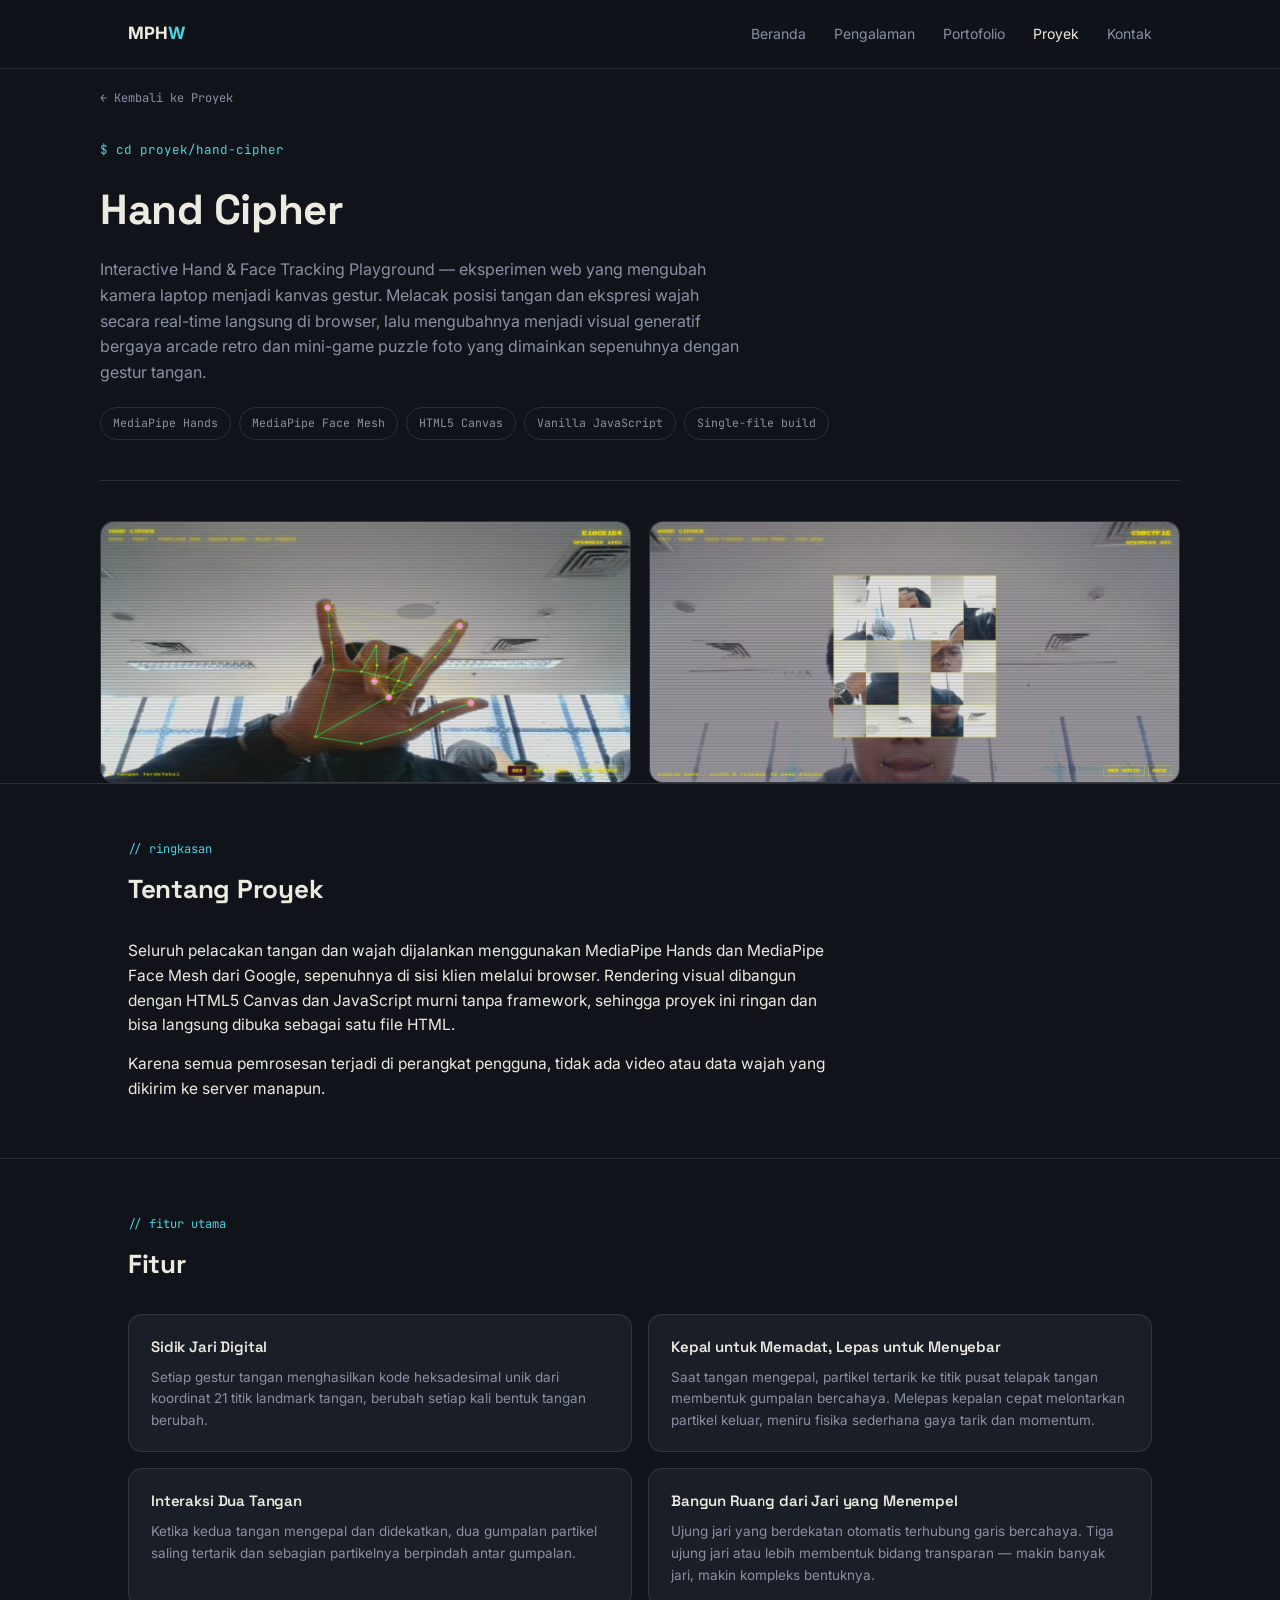
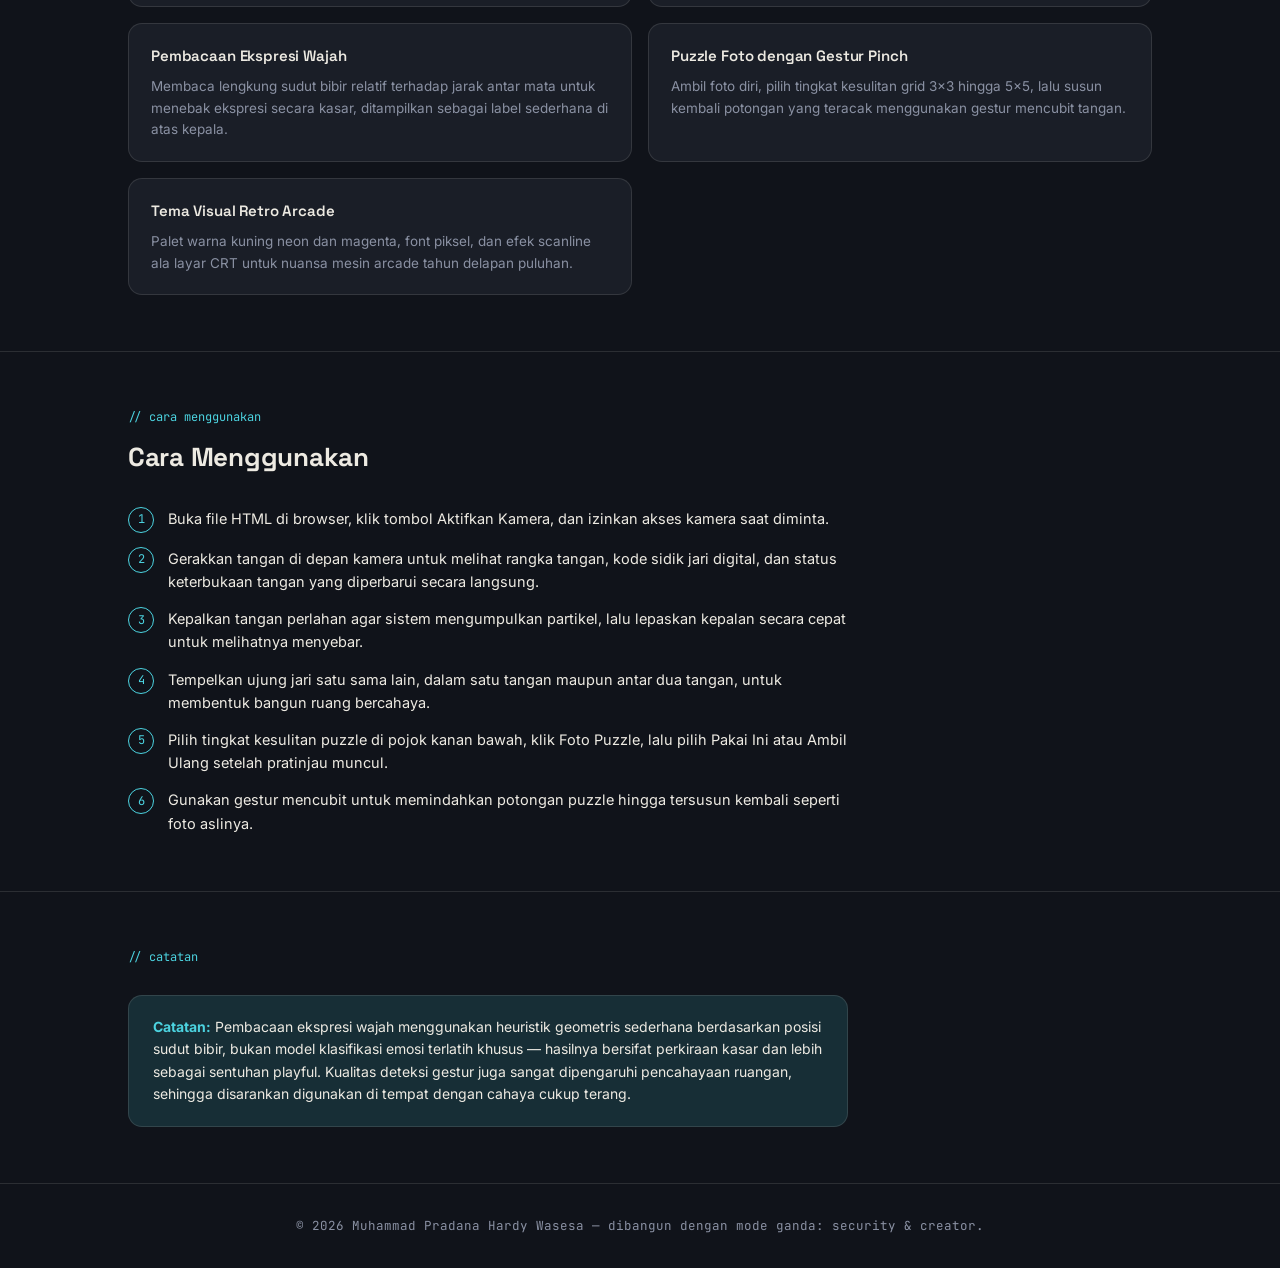
==== portofolio-pradana/hand-cipher.html @ 7df683d5 "1" ====
<!DOCTYPE html>
<html lang="id">
<head>
<meta charset="UTF-8">
<meta name="viewport" content="width=device-width, initial-scale=1.0">
<title>Hand Cipher — Proyek Muhammad Pradana Hardy Wasesa</title>
<link rel="preconnect" href="https://fonts.googleapis.com">
<link rel="preconnect" href="https://fonts.gstatic.com" crossorigin>
<link href="https://fonts.googleapis.com/css2?family=Space+Grotesk:wght@400;500;600;700&family=Inter:wght@400;500;600;700&family=JetBrains+Mono:wght@400;500;600&display=swap" rel="stylesheet">
<style>
  :root{
    --bg:#10131a; --surface:#1a1e27; --surface-2:#1f2430;
    --text:#edeae2; --muted:#8a91a3; --line:rgba(237,234,226,0.12);
    --cyber:#4cd3e0; --creator:#ff6b5e; --accent:var(--cyber);
    --accent-soft:rgba(76,211,224,0.14);
  }
  *{box-sizing:border-box;margin:0;padding:0;}
  html{scroll-behavior:smooth;}
  body{background:var(--bg);color:var(--text);font-family:'Inter',sans-serif;line-height:1.6;-webkit-font-smoothing:antialiased;}
  a{color:inherit;text-decoration:none;}
  h1,h2,h3{font-family:'Space Grotesk',sans-serif;letter-spacing:-0.01em;}
  .mono{font-family:'JetBrains Mono',monospace;}
  .wrap{max-width:1080px;margin:0 auto;padding:0 28px;}
  a:focus-visible, button:focus-visible{outline:2px solid var(--accent);outline-offset:3px;}
  @media (prefers-reduced-motion: reduce){*{animation-duration:.01ms !important;transition-duration:.01ms !important;}}

  header{position:sticky;top:0;z-index:50;background:rgba(16,19,26,0.82);backdrop-filter:blur(10px);border-bottom:1px solid var(--line);}
  nav.wrap{display:flex;align-items:center;justify-content:space-between;height:68px;}
  .logo{font-weight:700;font-size:17px;}
  .logo span{color:var(--accent);}
  .nav-links{display:flex;gap:28px;align-items:center;}
  .nav-links a{font-size:14px;color:var(--muted);transition:color .2s;}
  .nav-links a:hover, .nav-links a.current{color:var(--text);}
  @media (max-width:640px){.nav-links{display:none;}}

  .breadcrumb{padding:20px 0 0;font-family:'JetBrains Mono',monospace;font-size:12px;color:var(--muted);}
  .breadcrumb a{color:var(--muted);}
  .breadcrumb a:hover{color:var(--accent);}

  .page-head{padding:32px 0 40px;border-bottom:1px solid var(--line);}
  .eyebrow{font-family:'JetBrains Mono',monospace;font-size:12.5px;color:var(--accent);margin-bottom:16px;}
  .page-head h1{font-size:clamp(28px,4vw,42px);font-weight:700;margin-bottom:14px;}
  .page-head p{color:var(--muted);font-size:16px;max-width:640px;}
  .tag-row{display:flex;gap:8px;flex-wrap:wrap;margin-top:22px;}
  .tag-chip{font-family:'JetBrains Mono',monospace;font-size:11.5px;padding:6px 12px;border-radius:20px;border:1px solid var(--line);color:var(--muted);}

  .hero-gallery{display:grid;grid-template-columns:1fr 1fr;gap:18px;padding:40px 0 0;}
  .hero-gallery figure{background:var(--surface);border:1px solid var(--line);border-radius:14px;overflow:hidden;}
  .hero-gallery img{width:100%;display:block;}
  @media (max-width:720px){.hero-gallery{grid-template-columns:1fr;}}

  section{padding:56px 0;border-top:1px solid var(--line);}
  .section-head{margin-bottom:28px;}
  .section-eyebrow{font-family:'JetBrains Mono',monospace;font-size:12px;color:var(--accent);margin-bottom:10px;}
  .section-title{font-size:clamp(20px,3vw,26px);font-weight:700;}
  .body-text{font-size:15.5px;color:var(--text);max-width:720px;}
  .body-text p + p{margin-top:14px;}

  .feature-grid{display:grid;grid-template-columns:1fr 1fr;gap:16px;}
  @media (max-width:720px){.feature-grid{grid-template-columns:1fr;}}
  .feature-card{background:var(--surface);border:1px solid var(--line);border-radius:14px;padding:20px 22px;}
  .feature-card h3{font-size:15px;font-weight:600;margin-bottom:8px;}
  .feature-card p{font-size:13.5px;color:var(--muted);}

  .steps{counter-reset:step;display:flex;flex-direction:column;gap:14px;max-width:720px;}
  .step{display:flex;gap:14px;align-items:flex-start;}
  .step-num{
    counter-increment:step;flex-shrink:0;width:26px;height:26px;border-radius:50%;
    border:1px solid var(--accent);color:var(--accent);font-family:'JetBrains Mono',monospace;
    font-size:12px;display:flex;align-items:center;justify-content:center;
  }
  .step-num::before{content:counter(step);}
  .step p{font-size:14.5px;color:var(--text);}

  .note-box{
    background:var(--accent-soft);border:1px solid var(--line);border-radius:14px;padding:20px 24px;
    font-size:14px;color:var(--text);max-width:720px;
  }
  .note-box strong{color:var(--accent);}

  footer{border-top:1px solid var(--line);padding:32px 0;text-align:center;color:var(--muted);font-size:12.5px;font-family:'JetBrains Mono',monospace;}
</style>
</head>
<body>

<header>
  <nav class="wrap">
    <div class="logo">MPH<span>W</span></div>
    <div class="nav-links">
      <a href="index.html">Beranda</a>
      <a href="index.html#pengalaman">Pengalaman</a>
      <a href="portofolio.html">Portofolio</a>
      <a href="proyek.html" class="current">Proyek</a>
      <a href="index.html#kontak">Kontak</a>
    </div>
  </nav>
</header>

<main>
  <div class="wrap breadcrumb">
    <a href="proyek.html">← Kembali ke Proyek</a>
  </div>

  <div class="page-head wrap">
    <div class="eyebrow">$ cd proyek/hand-cipher</div>
    <h1>Hand Cipher</h1>
    <p>Interactive Hand & Face Tracking Playground — eksperimen web yang mengubah kamera laptop menjadi kanvas gestur. Melacak posisi tangan dan ekspresi wajah secara real-time langsung di browser, lalu mengubahnya menjadi visual generatif bergaya arcade retro dan mini-game puzzle foto yang dimainkan sepenuhnya dengan gestur tangan.</p>
    <div class="tag-row">
      <span class="tag-chip">MediaPipe Hands</span>
      <span class="tag-chip">MediaPipe Face Mesh</span>
      <span class="tag-chip">HTML5 Canvas</span>
      <span class="tag-chip">Vanilla JavaScript</span>
      <span class="tag-chip">Single-file build</span>
    </div>
  </div>

  <div class="wrap hero-gallery">
    <figure>
      <img src="[data-uri]" alt="Tampilan pelacakan tangan Hand Cipher">
    </figure>
    <figure>
      <img src="[data-uri]" alt="Tampilan pelacakan wajah Hand Cipher">
    </figure>
  </div>

  <section>
    <div class="wrap">
      <div class="section-head">
        <div class="section-eyebrow">// ringkasan</div>
        <h2 class="section-title">Tentang Proyek</h2>
      </div>
      <div class="body-text">
        <p>Seluruh pelacakan tangan dan wajah dijalankan menggunakan MediaPipe Hands dan MediaPipe Face Mesh dari Google, sepenuhnya di sisi klien melalui browser. Rendering visual dibangun dengan HTML5 Canvas dan JavaScript murni tanpa framework, sehingga proyek ini ringan dan bisa langsung dibuka sebagai satu file HTML.</p>
        <p>Karena semua pemrosesan terjadi di perangkat pengguna, tidak ada video atau data wajah yang dikirim ke server manapun.</p>
      </div>
    </div>
  </section>

  <section>
    <div class="wrap">
      <div class="section-head">
        <div class="section-eyebrow">// fitur utama</div>
        <h2 class="section-title">Fitur</h2>
      </div>
      <div class="feature-grid">
        <div class="feature-card">
          <h3>Sidik Jari Digital</h3>
          <p>Setiap gestur tangan menghasilkan kode heksadesimal unik dari koordinat 21 titik landmark tangan, berubah setiap kali bentuk tangan berubah.</p>
        </div>
        <div class="feature-card">
          <h3>Kepal untuk Memadat, Lepas untuk Menyebar</h3>
          <p>Saat tangan mengepal, partikel tertarik ke titik pusat telapak tangan membentuk gumpalan bercahaya. Melepas kepalan cepat melontarkan partikel keluar, meniru fisika sederhana gaya tarik dan momentum.</p>
        </div>
        <div class="feature-card">
          <h3>Interaksi Dua Tangan</h3>
          <p>Ketika kedua tangan mengepal dan didekatkan, dua gumpalan partikel saling tertarik dan sebagian partikelnya berpindah antar gumpalan.</p>
        </div>
        <div class="feature-card">
          <h3>Bangun Ruang dari Jari yang Menempel</h3>
          <p>Ujung jari yang berdekatan otomatis terhubung garis bercahaya. Tiga ujung jari atau lebih membentuk bidang transparan — makin banyak jari, makin kompleks bentuknya.</p>
        </div>
        <div class="feature-card">
          <h3>Pembacaan Ekspresi Wajah</h3>
          <p>Membaca lengkung sudut bibir relatif terhadap jarak antar mata untuk menebak ekspresi secara kasar, ditampilkan sebagai label sederhana di atas kepala.</p>
        </div>
        <div class="feature-card">
          <h3>Puzzle Foto dengan Gestur Pinch</h3>
          <p>Ambil foto diri, pilih tingkat kesulitan grid 3x3 hingga 5x5, lalu susun kembali potongan yang teracak menggunakan gestur mencubit tangan.</p>
        </div>
        <div class="feature-card">
          <h3>Tema Visual Retro Arcade</h3>
          <p>Palet warna kuning neon dan magenta, font piksel, dan efek scanline ala layar CRT untuk nuansa mesin arcade tahun delapan puluhan.</p>
        </div>
      </div>
    </div>
  </section>

  <section>
    <div class="wrap">
      <div class="section-head">
        <div class="section-eyebrow">// cara menggunakan</div>
        <h2 class="section-title">Cara Menggunakan</h2>
      </div>
      <div class="steps">
        <div class="step"><div class="step-num"></div><p>Buka file HTML di browser, klik tombol Aktifkan Kamera, dan izinkan akses kamera saat diminta.</p></div>
        <div class="step"><div class="step-num"></div><p>Gerakkan tangan di depan kamera untuk melihat rangka tangan, kode sidik jari digital, dan status keterbukaan tangan yang diperbarui secara langsung.</p></div>
        <div class="step"><div class="step-num"></div><p>Kepalkan tangan perlahan agar sistem mengumpulkan partikel, lalu lepaskan kepalan secara cepat untuk melihatnya menyebar.</p></div>
        <div class="step"><div class="step-num"></div><p>Tempelkan ujung jari satu sama lain, dalam satu tangan maupun antar dua tangan, untuk membentuk bangun ruang bercahaya.</p></div>
        <div class="step"><div class="step-num"></div><p>Pilih tingkat kesulitan puzzle di pojok kanan bawah, klik Foto Puzzle, lalu pilih Pakai Ini atau Ambil Ulang setelah pratinjau muncul.</p></div>
        <div class="step"><div class="step-num"></div><p>Gunakan gestur mencubit untuk memindahkan potongan puzzle hingga tersusun kembali seperti foto aslinya.</p></div>
      </div>
    </div>
  </section>

  <section>
    <div class="wrap">
      <div class="section-head">
        <div class="section-eyebrow">// catatan</div>
      </div>
      <div class="note-box">
        <strong>Catatan:</strong> Pembacaan ekspresi wajah menggunakan heuristik geometris sederhana berdasarkan posisi sudut bibir, bukan model klasifikasi emosi terlatih khusus — hasilnya bersifat perkiraan kasar dan lebih sebagai sentuhan playful. Kualitas deteksi gestur juga sangat dipengaruhi pencahayaan ruangan, sehingga disarankan digunakan di tempat dengan cahaya cukup terang.
      </div>
    </div>
  </section>
</main>

<footer>
  © 2026 Muhammad Pradana Hardy Wasesa — dibangun dengan mode ganda: security &amp; creator.
</footer>

</body>
</html>
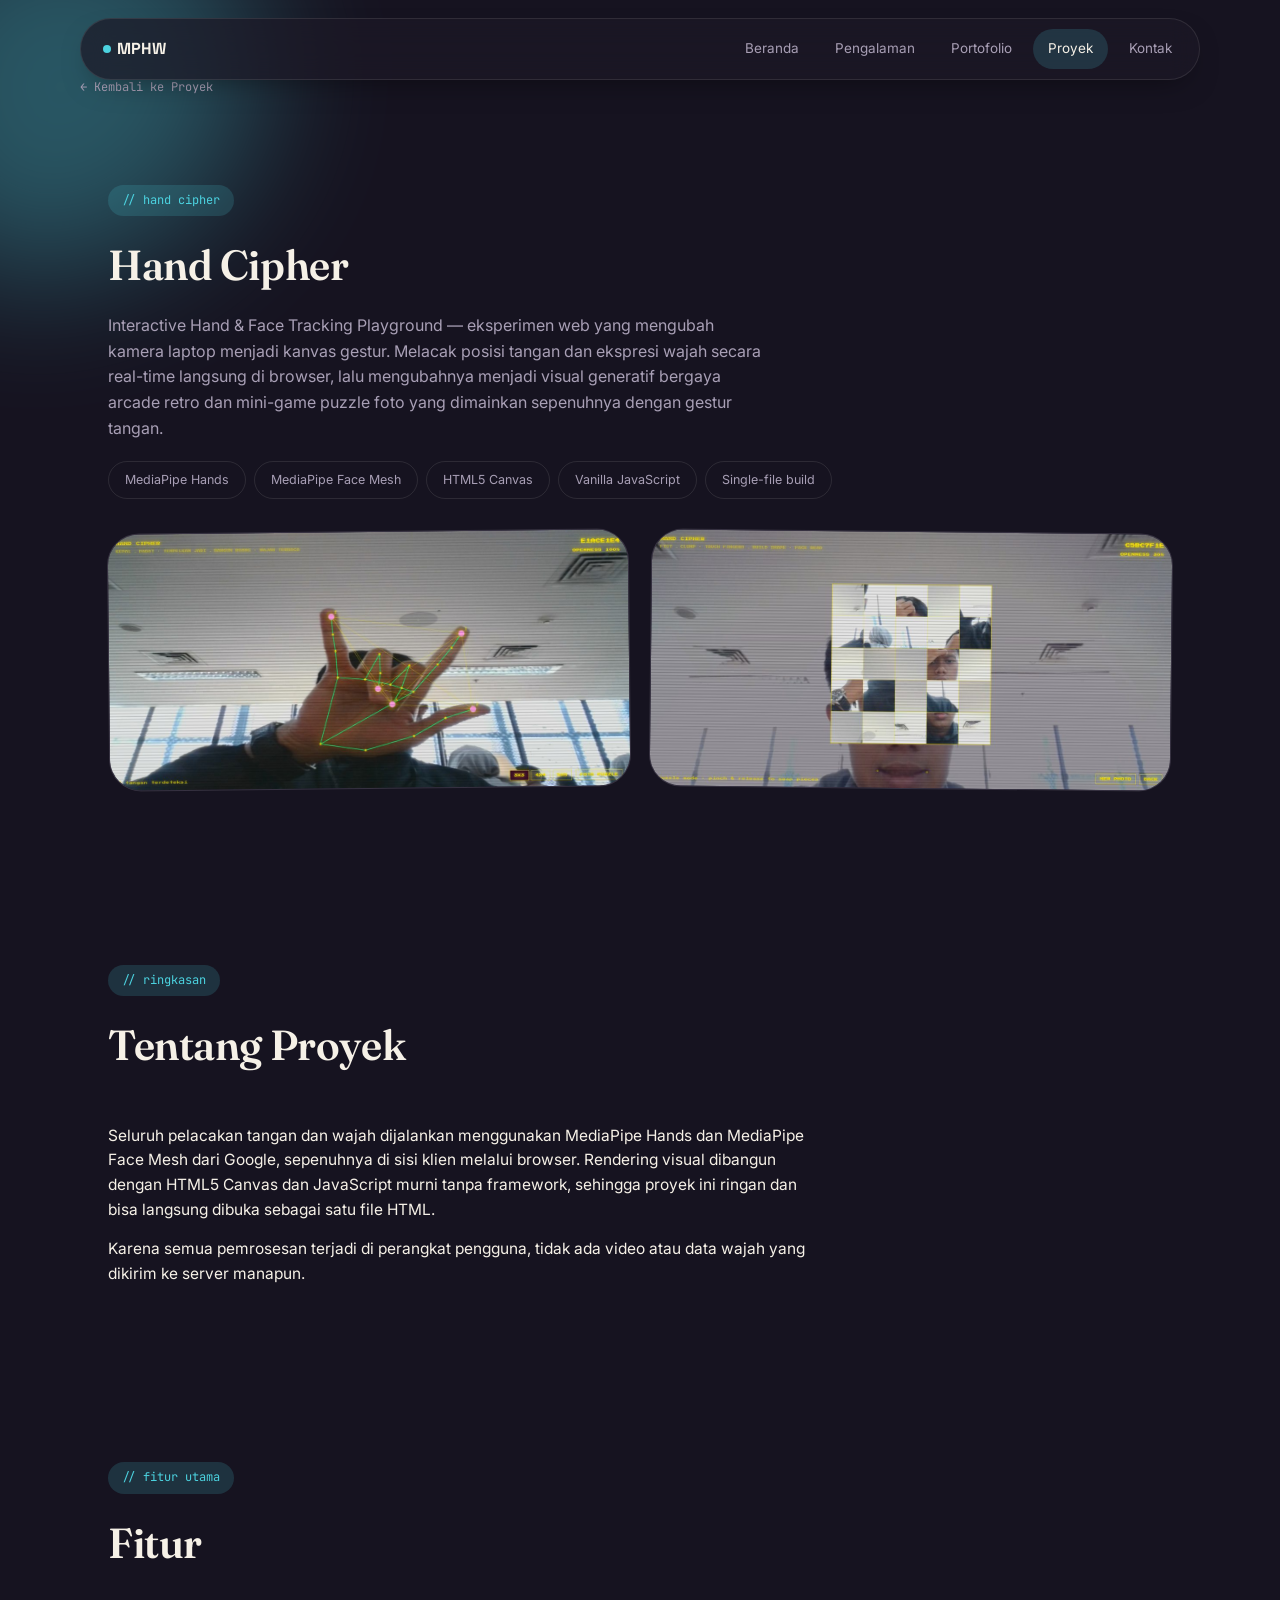
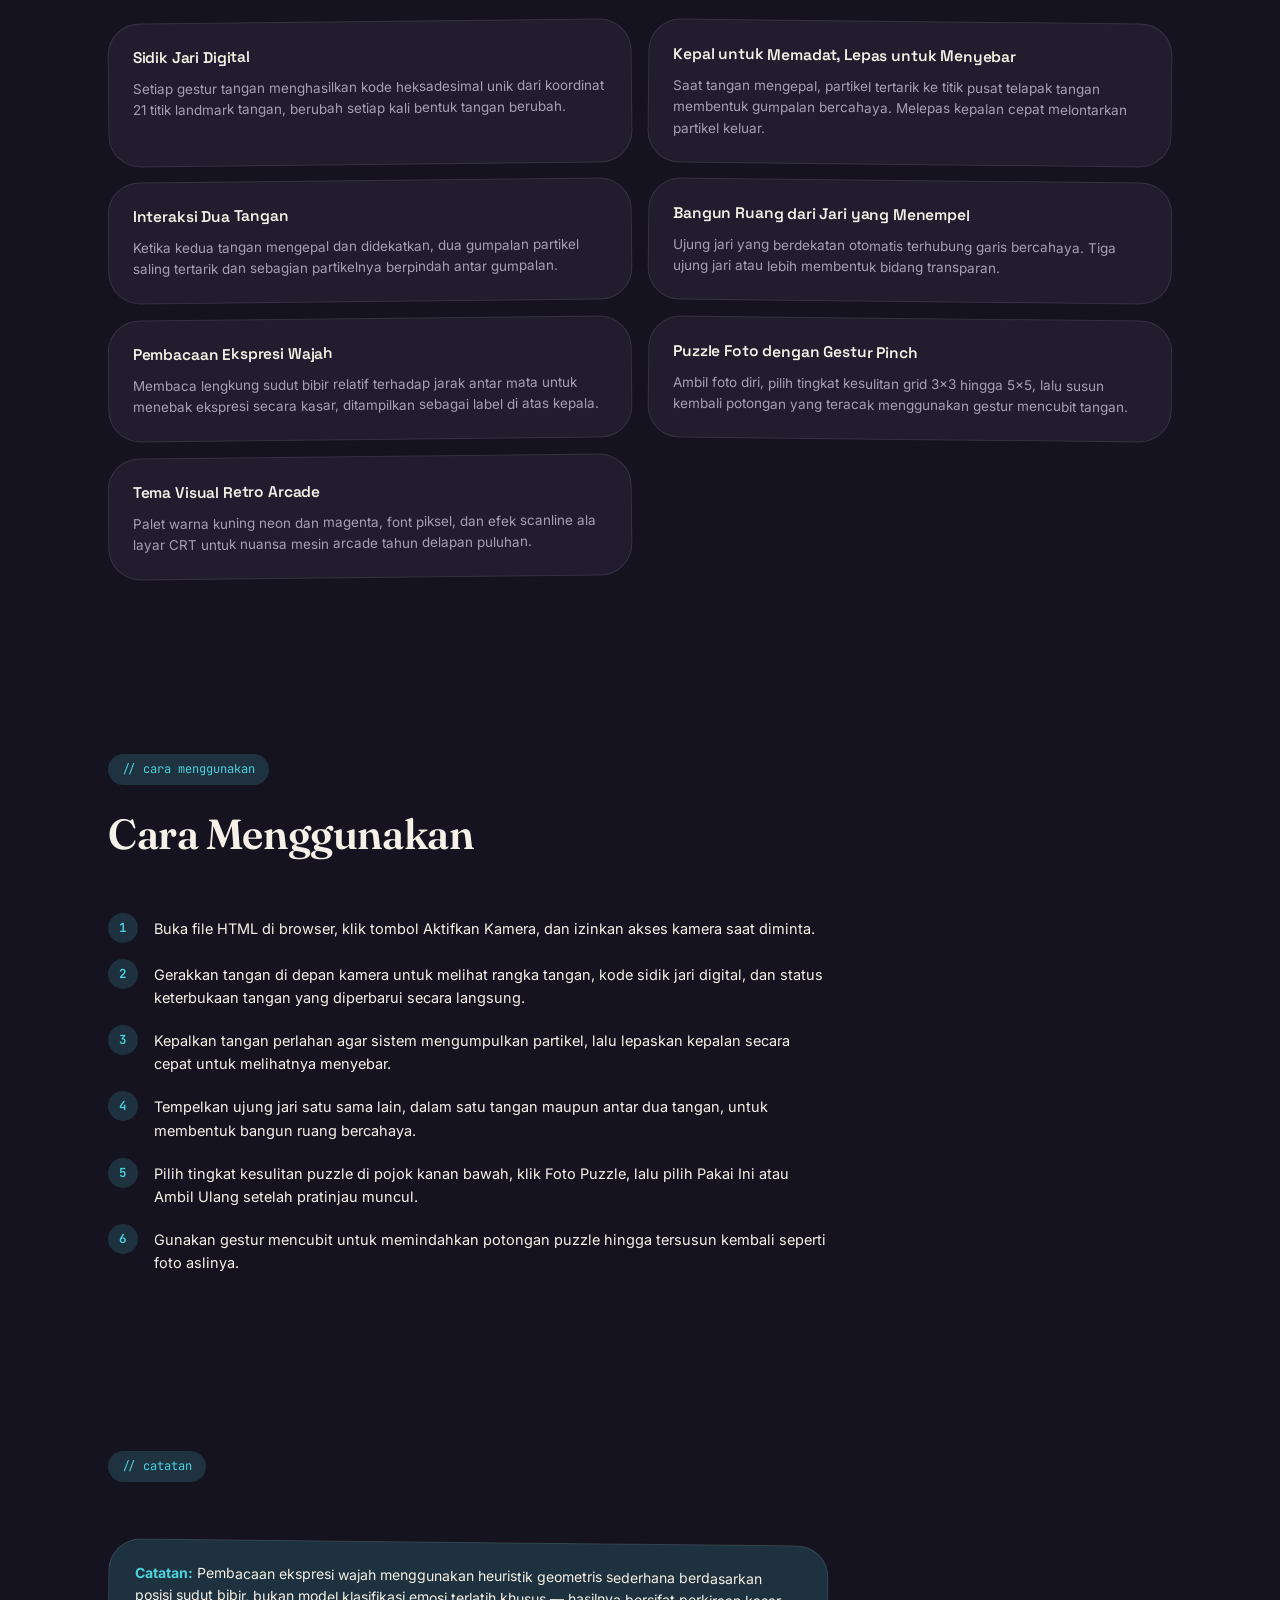
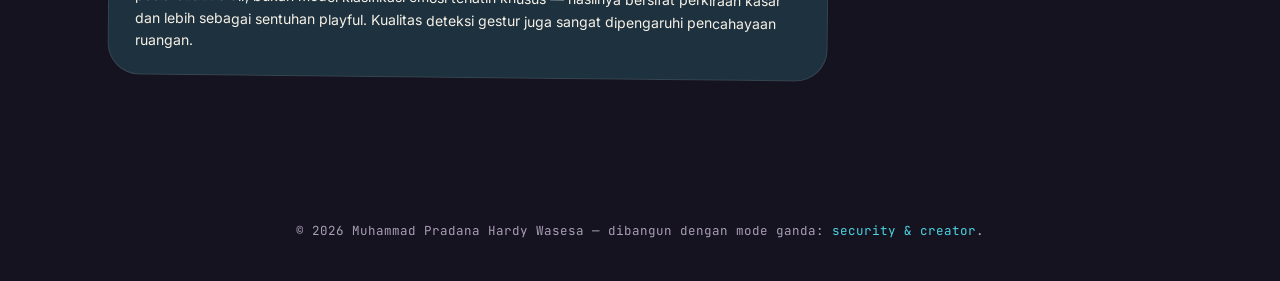
==== commit 0617d5d3: "s" ====
--- a/portofolio-pradana/hand-cipher.html
+++ b/portofolio-pradana/hand-cipher.html
@@ -4,88 +4,15 @@
 <meta charset="UTF-8">
 <meta name="viewport" content="width=device-width, initial-scale=1.0">
 <title>Hand Cipher — Proyek Muhammad Pradana Hardy Wasesa</title>
-<link rel="preconnect" href="https://fonts.googleapis.com">
-<link rel="preconnect" href="https://fonts.gstatic.com" crossorigin>
-<link href="https://fonts.googleapis.com/css2?family=Space+Grotesk:wght@400;500;600;700&family=Inter:wght@400;500;600;700&family=JetBrains+Mono:wght@400;500;600&display=swap" rel="stylesheet">
-<style>
-  :root{
-    --bg:#10131a; --surface:#1a1e27; --surface-2:#1f2430;
-    --text:#edeae2; --muted:#8a91a3; --line:rgba(237,234,226,0.12);
-    --cyber:#4cd3e0; --creator:#ff6b5e; --accent:var(--cyber);
-    --accent-soft:rgba(76,211,224,0.14);
-  }
-  *{box-sizing:border-box;margin:0;padding:0;}
-  html{scroll-behavior:smooth;}
-  body{background:var(--bg);color:var(--text);font-family:'Inter',sans-serif;line-height:1.6;-webkit-font-smoothing:antialiased;}
-  a{color:inherit;text-decoration:none;}
-  h1,h2,h3{font-family:'Space Grotesk',sans-serif;letter-spacing:-0.01em;}
-  .mono{font-family:'JetBrains Mono',monospace;}
-  .wrap{max-width:1080px;margin:0 auto;padding:0 28px;}
-  a:focus-visible, button:focus-visible{outline:2px solid var(--accent);outline-offset:3px;}
-  @media (prefers-reduced-motion: reduce){*{animation-duration:.01ms !important;transition-duration:.01ms !important;}}
-
-  header{position:sticky;top:0;z-index:50;background:rgba(16,19,26,0.82);backdrop-filter:blur(10px);border-bottom:1px solid var(--line);}
-  nav.wrap{display:flex;align-items:center;justify-content:space-between;height:68px;}
-  .logo{font-weight:700;font-size:17px;}
-  .logo span{color:var(--accent);}
-  .nav-links{display:flex;gap:28px;align-items:center;}
-  .nav-links a{font-size:14px;color:var(--muted);transition:color .2s;}
-  .nav-links a:hover, .nav-links a.current{color:var(--text);}
-  @media (max-width:640px){.nav-links{display:none;}}
-
-  .breadcrumb{padding:20px 0 0;font-family:'JetBrains Mono',monospace;font-size:12px;color:var(--muted);}
-  .breadcrumb a{color:var(--muted);}
-  .breadcrumb a:hover{color:var(--accent);}
-
-  .page-head{padding:32px 0 40px;border-bottom:1px solid var(--line);}
-  .eyebrow{font-family:'JetBrains Mono',monospace;font-size:12.5px;color:var(--accent);margin-bottom:16px;}
-  .page-head h1{font-size:clamp(28px,4vw,42px);font-weight:700;margin-bottom:14px;}
-  .page-head p{color:var(--muted);font-size:16px;max-width:640px;}
-  .tag-row{display:flex;gap:8px;flex-wrap:wrap;margin-top:22px;}
-  .tag-chip{font-family:'JetBrains Mono',monospace;font-size:11.5px;padding:6px 12px;border-radius:20px;border:1px solid var(--line);color:var(--muted);}
-
-  .hero-gallery{display:grid;grid-template-columns:1fr 1fr;gap:18px;padding:40px 0 0;}
-  .hero-gallery figure{background:var(--surface);border:1px solid var(--line);border-radius:14px;overflow:hidden;}
-  .hero-gallery img{width:100%;display:block;}
-  @media (max-width:720px){.hero-gallery{grid-template-columns:1fr;}}
-
-  section{padding:56px 0;border-top:1px solid var(--line);}
-  .section-head{margin-bottom:28px;}
-  .section-eyebrow{font-family:'JetBrains Mono',monospace;font-size:12px;color:var(--accent);margin-bottom:10px;}
-  .section-title{font-size:clamp(20px,3vw,26px);font-weight:700;}
-  .body-text{font-size:15.5px;color:var(--text);max-width:720px;}
-  .body-text p + p{margin-top:14px;}
-
-  .feature-grid{display:grid;grid-template-columns:1fr 1fr;gap:16px;}
-  @media (max-width:720px){.feature-grid{grid-template-columns:1fr;}}
-  .feature-card{background:var(--surface);border:1px solid var(--line);border-radius:14px;padding:20px 22px;}
-  .feature-card h3{font-size:15px;font-weight:600;margin-bottom:8px;}
-  .feature-card p{font-size:13.5px;color:var(--muted);}
-
-  .steps{counter-reset:step;display:flex;flex-direction:column;gap:14px;max-width:720px;}
-  .step{display:flex;gap:14px;align-items:flex-start;}
-  .step-num{
-    counter-increment:step;flex-shrink:0;width:26px;height:26px;border-radius:50%;
-    border:1px solid var(--accent);color:var(--accent);font-family:'JetBrains Mono',monospace;
-    font-size:12px;display:flex;align-items:center;justify-content:center;
-  }
-  .step-num::before{content:counter(step);}
-  .step p{font-size:14.5px;color:var(--text);}
-
-  .note-box{
-    background:var(--accent-soft);border:1px solid var(--line);border-radius:14px;padding:20px 24px;
-    font-size:14px;color:var(--text);max-width:720px;
-  }
-  .note-box strong{color:var(--accent);}
-
-  footer{border-top:1px solid var(--line);padding:32px 0;text-align:center;color:var(--muted);font-size:12.5px;font-family:'JetBrains Mono',monospace;}
-</style>
+<link rel="stylesheet" href="style.css">
 </head>
 <body>
 
+<div class="blob cyber" data-parallax="10" style="width:380px;height:380px;top:-100px;left:-120px;"></div>
+
 <header>
-  <nav class="wrap">
-    <div class="logo">MPH<span>W</span></div>
+  <nav class="floating">
+    <div class="logo"><span class="dot"></span> MPHW</div>
     <div class="nav-links">
       <a href="index.html">Beranda</a>
       <a href="index.html#pengalaman">Pengalaman</a>
@@ -97,77 +24,75 @@
 </header>
 
 <main>
-  <div class="wrap breadcrumb">
-    <a href="proyek.html">← Kembali ke Proyek</a>
-  </div>
+  <div class="wrap breadcrumb"><a href="proyek.html">← Kembali ke Proyek</a></div>
 
-  <div class="page-head wrap">
-    <div class="eyebrow">$ cd proyek/hand-cipher</div>
-    <h1>Hand Cipher</h1>
-    <p>Interactive Hand & Face Tracking Playground — eksperimen web yang mengubah kamera laptop menjadi kanvas gestur. Melacak posisi tangan dan ekspresi wajah secara real-time langsung di browser, lalu mengubahnya menjadi visual generatif bergaya arcade retro dan mini-game puzzle foto yang dimainkan sepenuhnya dengan gestur tangan.</p>
-    <div class="tag-row">
-      <span class="tag-chip">MediaPipe Hands</span>
-      <span class="tag-chip">MediaPipe Face Mesh</span>
-      <span class="tag-chip">HTML5 Canvas</span>
-      <span class="tag-chip">Vanilla JavaScript</span>
-      <span class="tag-chip">Single-file build</span>
+  <section style="padding-bottom:16px;">
+    <div class="wrap reveal in">
+      <div class="eyebrow">// hand cipher</div>
+      <h1 class="display" style="font-size:clamp(28px,4.2vw,42px);font-weight:600;margin-bottom:14px;">Hand Cipher</h1>
+      <p style="color:var(--muted);font-size:16px;max-width:660px;">Interactive Hand & Face Tracking Playground — eksperimen web yang mengubah kamera laptop menjadi kanvas gestur. Melacak posisi tangan dan ekspresi wajah secara real-time langsung di browser, lalu mengubahnya menjadi visual generatif bergaya arcade retro dan mini-game puzzle foto yang dimainkan sepenuhnya dengan gestur tangan.</p>
+      <div class="tag-row">
+        <span class="tag-chip">MediaPipe Hands</span>
+        <span class="tag-chip">MediaPipe Face Mesh</span>
+        <span class="tag-chip">HTML5 Canvas</span>
+        <span class="tag-chip">Vanilla JavaScript</span>
+        <span class="tag-chip">Single-file build</span>
+      </div>
     </div>
-  </div>
+  </section>
 
-  <div class="wrap hero-gallery">
-    <figure>
-      <img src="[data-uri]" alt="Tampilan pelacakan tangan Hand Cipher">
-    </figure>
-    <figure>
-      <img src="[data-uri]" alt="Tampilan pelacakan wajah Hand Cipher">
-    </figure>
-  </div>
+  <section style="padding-top:8px;">
+    <div class="wrap gallery reveal">
+      <figure class="card"><img src="[data-uri]